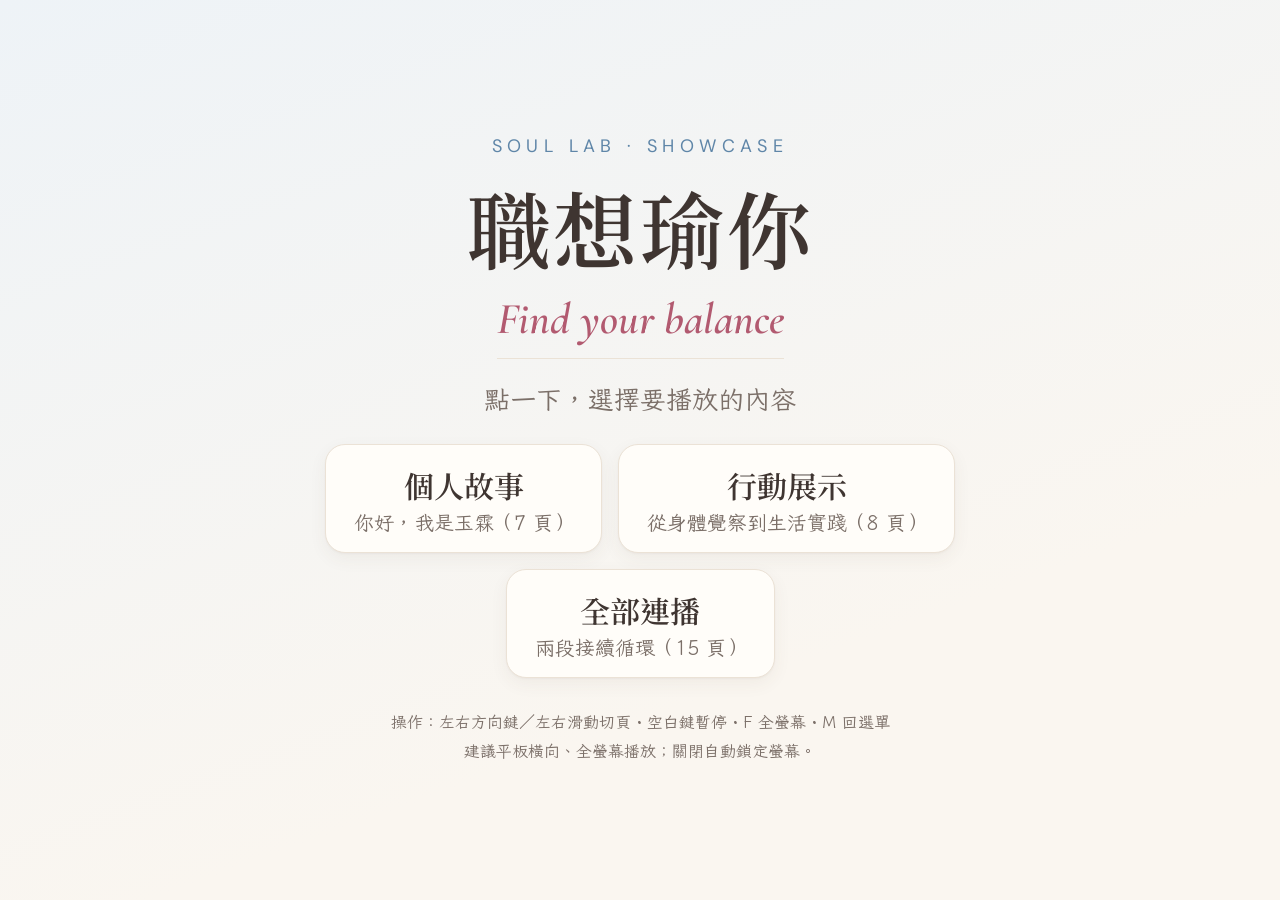
==== slides/index.html @ 011b7308 "整合輪播：完成頁連到手機版與 IG，新增 slides/（簡報＋手機閱讀版），更正 IG 帳號為 yulin__aerial.ot Co-Authored-By: Claude Sonnet 5.5 " ====
<!doctype html>
<html lang="zh-Hant">
<head>
<meta charset="utf-8">
<meta name="viewport" content="width=device-width, initial-scale=1, viewport-fit=cover">
<script>/* 手機直式自動導向手機閱讀版；網址加 ?tv 可強制顯示簡報 */if(window.matchMedia&&matchMedia('(max-width:600px) and (orientation:portrait)').matches&&!/[?&]tv/.test(location.search)){location.replace('mobile.html'+location.hash)}</script>
<title>職想瑜你｜成果展數位輪播</title>
<link rel="preconnect" href="https://fonts.googleapis.com">
<link rel="preconnect" href="https://fonts.gstatic.com" crossorigin>
<link href="https://fonts.googleapis.com/css2?family=Cormorant+Garamond:ital,wght@0,500;0,600;1,500;1,600&family=DM+Sans:opsz,wght@9..40,400;9..40,500;9..40,700&family=Iansui&family=Noto+Sans+TC:wght@400;500;700&family=Noto+Serif+TC:wght@500;600&display=swap" rel="stylesheet">
<style>
/* 風格：東京手帳 tokyo-journal */
:root{
  --bg:#faf6f0; --paper:#fffdf9; --oat:#f2ebe0; --oat-2:#e7dccb;
  --ink:#3f3531; --ink-2:#7b6f68; --coffee:#9a7b64; --line:#ebe2d6;
  --accent:#b25a70; --accent-soft:#f9ecef; --accent-line:#e9b8c3;
  --accent-2:#5f86a8; --accent-2-soft:#eaf1f7; --accent-2-line:#a9bfd2;
  /* 相容舊變數 */
  --wine:var(--ink); --rose:var(--accent-line); --pink:var(--oat); --pale:var(--bg); --gray:var(--ink-2); --gray-l:var(--ink-2); --rose-t:var(--accent);
  --f-head:"Noto Serif TC","Songti TC","PMingLiU",serif;
  --f-body:"Iansui","Noto Sans TC","PingFang TC","Microsoft JhengHei",system-ui,sans-serif;
  --f-deco:"Cormorant Garamond","Times New Roman",Georgia,serif;
  --f-num:"DM Sans","Helvetica Neue",Arial,sans-serif;
  --sans:var(--f-body); --serif:var(--f-head); --deco:var(--f-deco);
  --shadow:0 1px 2px rgba(80,60,50,.04),0 6px 18px rgba(80,60,50,.06);
  --ease:cubic-bezier(.2,.7,.2,1);
}
*{box-sizing:border-box;margin:0;padding:0}
html,body{height:100%;background:#efe7db;overflow:hidden;font-family:var(--f-body);color:var(--ink);-webkit-tap-highlight-color:transparent;touch-action:pan-y}
#viewport{position:fixed;inset:0;display:flex;align-items:center;justify-content:center}
#stage{position:relative;width:1920px;height:1080px;flex:none;transform-origin:center center;background:var(--bg);overflow:hidden;box-shadow:var(--shadow)}

/* ---------- slides ---------- */
.slide{position:absolute;inset:0;opacity:0;visibility:hidden;transition:opacity .5s var(--ease),visibility 0s .5s;isolation:isolate;
  background:
    linear-gradient(rgba(154,123,100,.07) 1px,transparent 1px) 0 0/48px 48px,
    linear-gradient(90deg,rgba(154,123,100,.07) 1px,transparent 1px) 0 0/48px 48px,
    var(--bg);
  color:var(--ink);padding:110px 140px 120px}
.slide[data-cat=sky]{background:linear-gradient(160deg,#eef3f7,var(--bg) 70%)}
.slide.active{opacity:1;visibility:visible;transition:opacity .5s var(--ease)}
.rise{opacity:0;transform:translateY(12px);transition:opacity .6s var(--ease),transform .6s var(--ease)}
.active .rise{opacity:1;transform:none}
.active .d1{transition-delay:.2s}.active .d2{transition-delay:.4s}.active .d3{transition-delay:.6s}.active .d4{transition-delay:.8s}.active .d5{transition-delay:1s}.active .d6{transition-delay:1.2s}

/* 紙膠帶 */
.tape{position:absolute;width:230px;height:50px;opacity:.85;z-index:-1;pointer-events:none;
  background:repeating-linear-gradient(135deg,var(--tc) 0 14px,color-mix(in srgb,var(--tc) 55%,#fff) 14px 28px);
  box-shadow:0 1px 3px rgba(80,60,50,.12);clip-path:polygon(0 8%,3% 0,6% 10%,9% 0,100% 0,100% 100%,9% 100%,6% 92%,3% 100%,0 92%)}

/* 招牌標題組合 */
.eyebrow{display:inline-block;font-family:var(--f-deco);font-style:italic;font-weight:500;font-size:44px;letter-spacing:.02em;color:var(--accent);
  padding-bottom:10px;border-bottom:1px solid var(--line);margin-bottom:30px;text-transform:none}
.eyebrow .n{font-family:var(--f-num);font-style:normal;font-weight:500;font-size:26px;letter-spacing:.14em;color:var(--accent-2);margin-right:16px}
h1,h2{font-family:var(--f-head);font-weight:600;line-height:1.4;letter-spacing:.03em}
h1{font-size:104px}
h2{font-size:68px}
p.lead{font-size:40px;line-height:1.75;color:var(--ink-2);margin-top:34px;max-width:1000px}
.sub{font-size:44px;line-height:1.7;color:var(--ink)}
.note{font-size:28px;color:var(--ink-2);line-height:1.7}
.en-brand{font-family:var(--f-deco);font-style:italic;font-weight:600}

.split{display:grid;grid-template-columns:1.1fr .9fr;gap:80px;height:100%;align-items:center}
.col{display:flex;flex-direction:column;justify-content:center}

/* tags */
.tag{display:inline-block;font-size:28px;font-weight:500;letter-spacing:.1em;padding:6px 24px;border-radius:999px;margin-bottom:28px}
.tag.done{background:var(--ink);color:#fff}
.tag.design{background:var(--accent-soft);color:var(--accent);border:1px solid var(--accent-line)}
.tag.future{background:transparent;color:var(--accent-2);border:2px dashed var(--accent-2-line)}

/* chips */
.chips{display:flex;flex-wrap:wrap;gap:16px;margin-top:40px}
.chip{white-space:nowrap;font-size:32px;padding:8px 28px;border-radius:999px;background:var(--paper);border:2px solid var(--line);color:var(--ink-2)}

/* 貼上去的照片 */
.frame{position:relative;border:16px solid var(--paper);border-radius:10px;overflow:hidden;box-shadow:var(--shadow),0 14px 30px rgba(80,60,50,.10);background:var(--paper)}
.frame img{width:100%;height:100%;object-fit:cover;display:block}
.pasted{position:relative}
.pasted .tape{top:-26px;left:50%;margin-left:-115px;transform:rotate(-3deg);z-index:2}
.photo{position:relative;width:100%;aspect-ratio:4/5;border-radius:10px;background:var(--paper);border:2px dashed var(--accent-line);display:flex;flex-direction:column;align-items:center;justify-content:center;gap:14px;text-align:center;padding:40px}

/* cards */
.cards{display:grid;gap:36px}
.card{background:var(--paper);border-radius:24px;padding:42px 40px;box-shadow:var(--shadow);border:2px solid var(--line)}
.card h3{font-family:var(--f-head);font-weight:600;font-size:42px;line-height:1.4;margin:20px 0 12px}
.card p{font-size:var(--cp,32px);line-height:1.7;color:var(--ink-2)}
.ico{width:88px;height:88px}

/* decorations */
.deco{position:absolute;pointer-events:none}
.brandline{position:absolute;left:140px;bottom:50px;font-family:var(--f-body);font-style:normal;font-weight:400;font-size:26px;color:var(--ink-2);letter-spacing:.04em}

/* ---------- UI ---------- */
#ui{position:fixed;left:0;right:0;bottom:0;display:flex;align-items:center;justify-content:center;gap:12px;padding:16px;flex-wrap:wrap;transition:opacity .4s;z-index:10}
#ui.hide{opacity:0;pointer-events:none}
#ui button{white-space:nowrap;font:inherit;color:#fff;background:var(--ink);border:0;border-radius:999px;min-width:56px;height:52px;padding:0 24px;font-size:20px;cursor:pointer;box-shadow:var(--shadow)}
#ui button:active{transform:scale(.96)}
#counter{font-family:var(--f-num);color:var(--ink);background:var(--paper);border:1px solid var(--line);border-radius:999px;height:52px;line-height:50px;padding:0 24px;font-size:19px;white-space:nowrap}
#bar{position:fixed;left:0;top:0;height:4px;background:var(--accent);width:0;z-index:11}
#bar.run{animation:fill linear forwards}
#bar.paused{animation-play-state:paused}
@keyframes fill{from{width:0}to{width:100%}}

#start{position:fixed;inset:0;z-index:20;display:flex;align-items:center;justify-content:center;
  background:linear-gradient(160deg,#eef3f7,var(--bg) 70%);color:var(--ink);text-align:center;padding:30px}
#start.gone{display:none}
#start .box{max-width:900px}
#start .en{font-family:var(--f-num);font-size:clamp(13px,1.6vw,18px);letter-spacing:.3em;color:var(--accent-2);margin-bottom:10px;text-transform:uppercase}
#start h1{font-size:clamp(40px,7vw,84px);margin-bottom:6px}
#start .brand{font-family:var(--f-deco);font-style:italic;font-weight:600;font-size:clamp(26px,3.6vw,44px);color:var(--accent);padding-bottom:12px;border-bottom:1px solid var(--line);display:inline-block}
#start .tap{margin:26px 0 30px;font-size:clamp(18px,2.4vw,26px);color:var(--ink-2)}
#start .opts{display:flex;gap:16px;flex-wrap:wrap;justify-content:center}
#start button{font:inherit;cursor:pointer;border:1px solid var(--line);background:var(--paper);color:var(--ink);border-radius:20px;padding:18px 28px;min-width:230px;box-shadow:var(--shadow)}
#start button:hover,#start button:focus-visible{background:var(--accent-soft);border-color:var(--accent-line)}
#start button b{display:block;font-family:var(--f-head);font-weight:600;font-size:clamp(22px,2.6vw,30px);margin-bottom:4px}
#start button span{font-size:clamp(15px,1.8vw,20px);color:var(--ink-2)}
#start .hint{margin-top:30px;font-size:16px;color:var(--ink-2);line-height:1.8}
.vt text{font-family:Iansui,"Noto Sans TC","Microsoft JhengHei",sans-serif}
.vt text[font-size="38"]{font-family:"Noto Serif TC","Songti TC",serif;font-weight:600}
</style>
</head>
<body>

<!-- reusable shapes -->
<svg width="0" height="0" style="position:absolute" aria-hidden="true">
  <defs>
    <symbol id="sakura" viewBox="0 0 40 40"><g fill="currentColor"><path id="pt" d="M20 20C13 15 12 7 17 2 18.5 4 19.5 4 20 5 20.5 4 21.500 4 23 2 28 7 27 15 20 20Z"/><use href="#pt" transform="rotate(72 20 20)"/><use href="#pt" transform="rotate(144 20 20)"/><use href="#pt" transform="rotate(216 20 20)"/><use href="#pt" transform="rotate(288 20 20)"/></g><circle cx="20" cy="20" r="2.600" fill="#fffdf9"/></symbol><symbol id="star" viewBox="0 0 40 40"><path d="M20 1c1.6 10 8.4 17.4 19 19-10.6 1.6-17.4 9-19 19-1.6-10-8.4-17.4-19-19C11.6 18.4 18.4 11 20 1z" fill="currentColor"/></symbol>
    <symbol id="heart" viewBox="0 0 40 40"><path d="M20 35C6 25 3 17 3 12.5 3 8 6.5 5 10.5 5c3.800 0 7 2.400 9.500 6C22.500 7.400 25.700 5 29.500 5 33.500 5 37 8 37 12.500 37 17 34 25 20 35z" fill="currentColor"/></symbol>
    <symbol id="crystal" viewBox="0 0 40 50"><path d="M20 2l15 12-6 34H11L5 14z" fill="currentColor" opacity=".85"/><path d="M20 2l-5 12 5 34 5-34zM5 14h30" stroke="#fff" stroke-opacity=".7" fill="none" stroke-width="1.500"/></symbol>
  </defs>
</svg>

<div id="bar"></div>
<div id="viewport">
<div id="stage">

<!-- =================== DECK A：個人故事 =================== -->

<!-- A1 封面 -->
<section class="slide" data-cat="sky" data-deck="story" data-dur="9" data-label="個人故事" data-nobrand="1">
  <div class="split">
    <div class="col">
      <div class="eyebrow rise">Meet the person behind</div>
      <h1 class="rise d1">你好，<br>我是玉霖。</h1>
      <p class="sub rise d2" style="margin-top:44px">在身體與生活之間，<br>尋找自己的平衡。</p>
      <div class="chips rise d3"><span class="chip">職想瑜你｜<span class="en-brand" style="font-size:38px">Find your balance</span>｜找回生活平衡</span></div>
    </div>
    <div class="col rise d2" style="position:relative;align-items:center">
      <div class="pasted" style="transform:rotate(-2deg)"><span class="tape" style="--tc:#e9b8c3"></span><div class="frame" style="width:540px;height:700px"><img src="[data-uri]" alt="玉霖的個人照" style="object-position:57% 38%;transform:scale(1.3);transform-origin:57% 32%"></div></div>
      <svg class="deco" style="width:64px;height:64px;right:-10px;top:40px;color:var(--accent)"><use href="#sakura"/></svg>
      <svg class="deco" style="width:34px;height:34px;left:10px;bottom:110px;color:var(--rose)"><use href="#sakura"/></svg>
    </div>
  </div>
</section>

<!-- A2 關於我 -->
<section class="slide" data-deck="story" data-dur="9" data-label="個人故事">
  <div class="eyebrow rise"><span class="n">01</span>About me</div>
  <h2 class="rise d1" style="max-width:1500px">專業與現在的生活</h2>
  <p class="lead rise d2" style="max-width:1500px;font-size:42px">具職能治療專業背景，目前從事空中瑜伽教學，也持續探索空環、舞綢等不同的空中運動。</p>
  <div class="cards rise d3" style="grid-template-columns:repeat(3,1fr);margin-top:60px">
    <div class="card">
      <svg class="ico" viewBox="0 0 96 96" fill="none" stroke="#9a7b64" stroke-width="3.500" stroke-linecap="round" stroke-linejoin="round"><path d="M48 80S14 60 14 36a17 17 0 0 1 34-4 17 17 0 0 1 34 4c0 24-34 44-34 44z" fill="#f2ebe0"/><path d="M48 34v22M37 45h22"/></svg>
      <h3>職能治療專業背景</h3><p>以專業視角理解身體與生活</p>
    </div>
    <div class="card">
      <svg class="ico" viewBox="0 0 96 96" fill="none" stroke="#9a7b64" stroke-width="3.500" stroke-linecap="round"><path d="M30 6c-6 24 14 30 6 52S28 80 40 90M66 6c-6 24 14 30 6 52S64 80 76 90" /><circle cx="48" cy="22" r="6" fill="#f2ebe0"/><path d="M26 48c14 14 30 14 44 0" /></svg>
      <h3>空中瑜伽教學</h3><p>目前的教學方向</p>
    </div>
    <div class="card">
      <svg class="ico" viewBox="0 0 96 96" fill="none" stroke="#9a7b64" stroke-width="3.500" stroke-linecap="round"><path d="M10 62c14-28 28-28 38 0s24 28 38 0"/><path d="M10 78c14-28 28-28 38 0s24 28 38 0" opacity=".5"/><path d="M48 8c1.5 9 6 13.500 15 15-9 1.500-13.500 6-15 15-1.500-9-6-13.500-15-15 9-1.500 13.500-6 15-15z" fill="#f2ebe0"/></svg>
      <h3>身體探索與動作學習</h3><p>空環、舞綢，持續體驗</p>
    </div>
  </div>
</section>

<!-- A3 起點 -->
<section class="slide" data-deck="story" data-dur="11" data-label="個人故事">
  <div class="split">
    <div class="col">
      <div class="eyebrow rise"><span class="n">02</span>Where I started</div>
      <h2 class="rise d1">曾經，我很習慣<br>照著標準答案前進。</h2>
      <p class="lead rise d2">以前的我，是大家眼中的標準好學生。認真、努力，也習慣按照期待一步步前進。</p>
    </div>
    <div class="col rise d2">
      <svg viewBox="0 0 560 560" style="width:100%;max-height:760px">
        <g fill="#fff" stroke="#e9b8c3" stroke-width="3">
          <rect x="20" y="20" width="160" height="160" rx="22"/><rect x="200" y="20" width="160" height="160" rx="22"/><rect x="380" y="20" width="160" height="160" rx="22"/>
          <rect x="20" y="200" width="160" height="160" rx="22"/><rect x="200" y="200" width="160" height="160" rx="22"/><rect x="380" y="200" width="160" height="160" rx="22"/>
          <rect x="20" y="380" width="160" height="160" rx="22"/><rect x="200" y="380" width="160" height="160" rx="22"/><rect x="380" y="380" width="160" height="160" rx="22"/>
        </g>
        <path d="M100 100H280V280H460V460" fill="none" stroke="#3f3531" stroke-width="10" stroke-linecap="round" stroke-linejoin="round"/>
        <circle cx="100" cy="100" r="22" fill="#3f3531"/>
        <path d="M444 446l16 18 16-18" fill="none" stroke="#3f3531" stroke-width="10" stroke-linecap="round" stroke-linejoin="round"/>
        <g fill="#f2ebe0"><path d="M280 100l14 14 22-26" stroke="#3f3531" stroke-width="7" fill="none" stroke-linecap="round" transform="translate(-26 -14)"/></g>
      </svg>
    </div>
  </div>
</section>

<!-- A4 轉折 -->
<section class="slide" data-deck="story" data-dur="12" data-label="個人故事">
  <div class="split">
    <div class="col">
      <div class="eyebrow rise"><span class="n">03</span>A turning point</div>
      <h2 class="rise d1">後來，我開始問自己：<br>我真正想要的是什麼？</h2>
      <p class="lead rise d2">經歷醫院實習後，我開始重新思考：如果人生不只有一條標準路線，我真正想要的是什麼？</p>
    </div>
    <div class="col rise d2">
      <svg viewBox="0 0 560 620" style="width:100%;max-height:780px">
        <defs><radialGradient id="glow" cx="50%" cy="45%" r="55%"><stop offset="0" stop-color="#fff" /><stop offset="1" stop-color="#f2ebe0"/></radialGradient></defs>
        <path d="M130 600V250a150 150 0 0 1 300 0V600z" fill="url(#glow)" stroke="#3f3531" stroke-width="8"/>
        <g stroke="#fff" stroke-width="6" opacity=".9"><path d="M280 90V30M200 120l-36-44M360 120l36-44"/></g>
        <g stroke="#e9b8c3" stroke-width="5" stroke-linecap="round" fill="none"><path d="M280 90V40M205 118l-30-38M355 118l30-38"/></g>
        <path d="M0 560H60V470H120" fill="none" stroke="#3f3531" stroke-width="9" stroke-linecap="round" stroke-linejoin="round" opacity=".5"/>
        <path d="M120 470C190 470 220 540 280 520C340 500 280 400 280 330" fill="none" stroke="#3f3531" stroke-width="10" stroke-linecap="round" stroke-dasharray="1 22"/>
        <circle cx="280" cy="322" r="16" fill="#3f3531"/>
        <svg x="440" y="40" width="60" height="60" style="color:#e9b8c3"><use href="#sakura"/></svg>
        <svg x="40" y="160" width="40" height="40" style="color:#3f3531"><use href="#sakura"/></svg>
        <svg x="470" y="330" width="34" height="34" style="color:#e9b8c3"><use href="#sakura"/></svg>
      </svg>
    </div>
  </div>
</section>

<!-- A5 探索 -->
<section class="slide" data-deck="story" data-dur="12" data-label="個人故事">
  <div class="split" style="grid-template-columns:1.2fr .8fr">
    <div class="col">
      <div class="eyebrow rise"><span class="n">04</span>Exploring</div>
      <h2 class="rise d1">我從喜歡的事出發，<br>慢慢探索更多可能。</h2>
      <p class="lead rise d2">於是，我從喜歡的空中瑜伽出發，重新認識身體，也探索生活的更多可能。</p>
      <div class="chips rise d3"><span class="chip">空中瑜伽</span><span class="chip">空環／舞綢</span><span class="chip">動作拆解</span><span class="chip">身體覺察</span><span class="chip">持續學習</span></div>
    </div>
    <div class="col rise d2" style="align-items:center;position:relative">
      <div class="pasted" style="transform:rotate(2deg);margin-top:10px"><span class="tape" style="--tc:#a9bfd2"></span><div class="frame" style="width:470px;height:690px"><img src="[data-uri]" alt="空中瑜伽照片" style="object-position:50% 100%;transform:scale(1.16);transform-origin:50% 100%"></div></div>
    </div>
  </div>
</section>

<!-- A6 興趣 -->
<section class="slide" data-deck="story" data-dur="12" data-label="個人故事">
  <div class="eyebrow rise"><span class="n">05</span>Things I love</div>
  <h2 class="rise d1">我對生活中的各種事物，都保持好奇。</h2>
  <p class="lead rise d2" style="max-width:1560px;font-size:38px;margin-top:28px">我喜歡研究動作、拆解細節，也對生活中的各種事物充滿好奇。攝影、音樂、閱讀、旅行，還有各種沒做過的新體驗，都是我探索世界的方式。</p>
  <div class="rise d3" style="display:grid;grid-template-columns:repeat(6,1fr);gap:28px;margin-top:56px">
    <div style="text-align:center"><svg viewBox="0 0 120 120" style="width:150px" fill="none" stroke="#9a7b64" stroke-width="4" stroke-linecap="round" stroke-linejoin="round"><circle cx="60" cy="60" r="56" fill="#f2ebe0" stroke="none"/><circle cx="52" cy="52" r="20"/><path d="M67 67l20 20M52 42v20M42 52h20"/></svg><div style="font-size:34px;margin-top:10px;font-weight:700">研究動作</div></div>
    <div style="text-align:center"><svg viewBox="0 0 120 120" style="width:150px" fill="none" stroke="#9a7b64" stroke-width="4" stroke-linecap="round" stroke-linejoin="round"><circle cx="60" cy="60" r="56" fill="#f2ebe0" stroke="none"/><path d="M30 44h14l6-9h20l6 9h14v38H30z"/><circle cx="60" cy="62" r="12"/></svg><div style="font-size:34px;margin-top:10px;font-weight:700">攝影</div></div>
    <div style="text-align:center"><svg viewBox="0 0 120 120" style="width:150px" fill="none" stroke="#9a7b64" stroke-width="4" stroke-linecap="round" stroke-linejoin="round"><circle cx="60" cy="60" r="56" fill="#f2ebe0" stroke="none"/><path d="M50 82V36l34-8v46"/><circle cx="42" cy="82" r="9" fill="#fff"/><circle cx="76" cy="74" r="9" fill="#fff"/></svg><div style="font-size:34px;margin-top:10px;font-weight:700">音樂</div></div>
    <div style="text-align:center"><svg viewBox="0 0 120 120" style="width:150px" fill="none" stroke="#9a7b64" stroke-width="4" stroke-linecap="round" stroke-linejoin="round"><circle cx="60" cy="60" r="56" fill="#f2ebe0" stroke="none"/><path d="M60 36c-8-8-22-9-32-4v50c10-5 24-4 32 4 8-8 22-9 32-4V32c-10-5-24-4-32 4zM60 36v50"/></svg><div style="font-size:34px;margin-top:10px;font-weight:700">閱讀</div></div>
    <div style="text-align:center"><svg viewBox="0 0 120 120" style="width:150px" fill="none" stroke="#9a7b64" stroke-width="4" stroke-linecap="round" stroke-linejoin="round"><circle cx="60" cy="60" r="56" fill="#f2ebe0" stroke="none"/><path d="M60 92S34 68 34 50a26 26 0 0 1 52 0c0 18-26 42-26 42z" fill="#fff"/><circle cx="60" cy="50" r="9"/></svg><div style="font-size:34px;margin-top:10px;font-weight:700">旅行</div></div>
    <div style="text-align:center"><svg viewBox="0 0 120 120" style="width:150px" fill="none" stroke="#9a7b64" stroke-width="4" stroke-linecap="round" stroke-linejoin="round"><circle cx="60" cy="60" r="56" fill="#f2ebe0" stroke="none"/><path d="M60 24c3 20 10 33 32 36-22 3-29 16-32 36-3-20-10-33-32-36 22-3 29-16 32-36z" fill="#fff"/></svg><div style="font-size:34px;margin-top:10px;font-weight:700">新體驗</div></div>
  </div>
</section>

<!-- A7 想對你說 -->
<section class="slide" data-deck="story" data-dur="15" data-label="個人故事">
  <div class="split" style="grid-template-columns:1.25fr .75fr">
    <div class="col">
      <div class="eyebrow rise"><span class="n">06</span>A note for you</div>
      <h2 class="rise d1" style="font-size:80px">你不需要一直很努力，<br>才值得好好對待。</h2>
      <p class="lead rise d2" style="font-size:38px">我相信，學習不只是完成一個動作，更是認識自己、照顧自己，並找到適合自己的生活節奏。</p>
      <p class="rise d3" style="font-family:var(--serif);font-size:54px;margin-top:44px;color:var(--rose-t)">一起探索更多可能。</p>
    </div>
    <div class="col rise d3" style="align-items:center;gap:30px">
      <div style="width:350px;background:#fff;border-radius:28px;padding:22px;box-shadow:0 10px 30px rgba(117,70,83,.12);border:1.5px solid var(--line)"><div style="width:306px;height:284px;overflow:hidden"><img src="[data-uri]" alt="Instagram QR Code" style="width:306px;display:block"></div></div>
      <div style="font-size:34px;letter-spacing:.06em;color:var(--ink-2);text-align:center;line-height:1.6">Instagram<br><b style="color:var(--ink);font-size:40px">@yulin__aerial.ot</b></div>
    </div>
  </div>
  <svg class="deco" style="width:70px;height:70px;left:120px;top:90px;color:var(--rose)"><use href="#sakura"/></svg>
  <svg class="deco" style="width:44px;height:44px;right:150px;bottom:130px;color:var(--rose)"><use href="#sakura"/></svg>
</section>

<!-- =================== DECK B：行動展示 =================== -->

<!-- B1 封面 -->
<section class="slide" data-cat="sky" data-deck="action" data-dur="8" data-label="行動展示">
  <svg class="deco" style="left:0;top:0;width:100%;height:100%" viewBox="0 0 1920 1080" preserveAspectRatio="none">
    <path d="M1500 0C1450 250 1640 330 1560 560S1470 850 1580 1080" fill="none" stroke="#e9b8c3" stroke-width="26" stroke-linecap="round" opacity=".5"/>
    <path d="M1700 0C1770 220 1620 360 1700 580S1790 860 1700 1080" fill="none" stroke="#f2ebe0" stroke-width="12" stroke-linecap="round" opacity=".35"/>
    <circle cx="1620" cy="330" r="110" fill="none" stroke="#f2ebe0" stroke-width="8" opacity=".6"/>
  </svg>
  <div class="col" style="height:100%;max-width:1200px">
    <div class="eyebrow rise">Soul Lab · Showcase</div>
    <h1 class="rise d1" style="font-size:150px">職想瑜你</h1>
    <div class="rise d2" style="font-family:var(--deco);font-style:italic;font-weight:600;font-size:84px;margin-top:10px;color:var(--accent)">Find your balance</div>
    <div class="rise d3" style="font-size:54px;margin-top:6px;letter-spacing:.12em">找回生活平衡</div>
    <p class="lead rise d4" style="font-size:42px">從身體覺察出發，讓自我照顧走進日常生活。</p>
  </div>
  <svg class="deco" style="width:70px;height:70px;left:120px;top:90px;color:var(--rose)"><use href="#sakura"/></svg>
  <svg class="deco" style="width:46px;height:46px;left:1180px;top:200px;color:var(--rose)"><use href="#sakura"/></svg>
</section>

<!-- B2 為什麼開始 -->
<section class="slide" data-deck="action" data-dur="13" data-label="行動展示">
  <div class="eyebrow rise"><span class="n">01</span>Why I started</div>
  <h2 class="rise d1" style="font-size:66px">忙著前進的時候，你還聽得見自己的需要嗎？</h2>
  <p class="lead rise d2" style="max-width:1640px;font-size:36px;margin-top:24px">在學業、工作與生活壓力中，我們可能不斷要求自己達成目標，卻逐漸忽略身體與情緒發出的訊號。有時候不是不想照顧自己，而是不知道如何停下來、察覺需求，或找到真正能融入生活的做法。</p>
  <div class="rise d3" style="display:grid;grid-template-columns:1fr 70px 1fr 70px 1fr;gap:10px;align-items:center;margin-top:44px">
    <div class="card" style="text-align:center;padding:30px"><svg viewBox="0 0 200 90" style="width:100%;height:90px" fill="none" stroke="#9a7b64" stroke-width="5" stroke-linecap="round"><path d="M10 20h60M10 45h110M10 70h80M150 20l20 0M140 45h40M160 70h30"/><circle cx="170" cy="20" r="8" fill="#f2ebe0"/></svg><div style="font-size:34px;font-weight:700;margin-top:6px">忙碌</div><div class="note">行程、待辦、目標</div></div>
    <div style="font-size:56px;color:var(--rose);text-align:center">›</div>
    <div class="card" style="text-align:center;padding:30px"><svg viewBox="0 0 200 90" style="width:100%;height:90px" fill="none" stroke="#9a7b64" stroke-width="5" stroke-linecap="round"><circle cx="100" cy="45" r="30" fill="#f2ebe0"/><circle cx="100" cy="45" r="46" stroke-dasharray="3 10" stroke="#e9b8c3"/></svg><div style="font-size:34px;font-weight:700;margin-top:6px">停下</div><div class="note">暫停、呼吸</div></div>
    <div style="font-size:56px;color:var(--rose);text-align:center">›</div>
    <div class="card" style="text-align:center;padding:30px"><svg viewBox="0 0 200 90" style="width:100%;height:90px" fill="none" stroke="#9a7b64" stroke-width="5" stroke-linecap="round" stroke-linejoin="round"><path d="M50 70a50 50 0 0 1 100 0" fill="#f2ebe0"/><path d="M70 70a30 30 0 0 1 60 0M100 8v14M52 26l9 10M148 26l-9 10"/></svg><div style="font-size:34px;font-weight:700;margin-top:6px">重新覺察</div><div class="note">身體與生活</div></div>
  </div>
  <div class="chips rise d4" style="margin-top:34px;align-items:center"><span style="font-size:32px;font-weight:700;margin-right:6px">服務對象：20–35 歲的年輕成人</span><span class="chip" style="font-size:28px;padding:8px 22px">大學生、研究生、初入職場者</span><span class="chip" style="font-size:28px;padding:8px 22px">人生轉換與探索階段</span></div>
</section>

<!-- B3 行動理念 -->
<section class="slide" data-deck="action" data-dur="12" data-label="行動展示">
  <div class="split" style="grid-template-columns:1.05fr .95fr">
    <div class="col">
      <div class="eyebrow rise"><span class="n">02</span>The idea</div>
      <h2 class="rise d1" style="font-size:62px">我想陪伴每個在忙碌生活中努力前進的年輕人</h2>
      <p class="rise d2" style="font-family:var(--serif);font-size:46px;line-height:1.5;margin-top:36px;color:var(--wine)">重新聽見身體的聲音，找回照顧自己與平衡生活的能力。</p>
      <p class="note rise d3" style="font-size:28px;margin-top:26px">結合職能治療觀點、空中瑜伽、身體覺察與生活紀錄，陪伴參與者重新認識自己的身體、情緒與生活狀態，探索適合自己且能持續的生活節奏。</p>
    </div>
    <div class="col rise d2" style="align-items:center">
      <svg viewBox="0 0 640 600" style="width:100%;max-height:800px">
        <circle cx="320" cy="190" r="150" fill="#e9b8c3" fill-opacity=".6"/>
        <circle cx="200" cy="390" r="150" fill="#a9bfd2" fill-opacity=".5"/>
        <circle cx="440" cy="390" r="150" fill="#e7dccb" fill-opacity=".85"/>
        <circle cx="320" cy="330" r="76" fill="#3f3531"/>
        <text x="320" y="324" text-anchor="middle" fill="#fff" font-size="26" font-weight="700" style="font-family:Iansui,'Noto Sans TC','Microsoft JhengHei',sans-serif">以人</text>
        <text x="320" y="358" text-anchor="middle" fill="#fff" font-size="26" font-weight="700" style="font-family:Iansui,'Noto Sans TC','Microsoft JhengHei',sans-serif">為中心</text>
        <g class="vt" fill="#3f3531" text-anchor="middle">
          <text x="320" y="130" font-size="38">身體覺察</text><text x="320" y="166" font-size="22" font-weight="400">動作、伸展、呼吸</text>
          <text x="160" y="430" font-size="38">生活探索</text><text x="160" y="466" font-size="22" font-weight="400">生活紀錄</text>
          <text x="480" y="430" font-size="38">自我照顧</text><text x="480" y="466" font-size="22" font-weight="400">融入生活的小嘗試</text>
        </g>
      </svg>
    </div>
  </div>
</section>

<!-- B4 服務設計 -->
<section class="slide" data-deck="action" data-dur="15" data-label="行動展示" data-nobrand="1" style="padding-top:80px">
  <span class="tag design rise">服務設計｜原始構想</span>
  <h2 class="rise d1">從身體覺察到生活實踐</h2>
  <div class="rise d2" style="display:grid;grid-template-columns:1fr 60px 1fr 60px 1fr;align-items:stretch;margin-top:14px;gap:8px;--cp:26px">
    <div class="card"><svg class="ico" viewBox="0 0 96 96" fill="none" stroke="#9a7b64" stroke-width="3.500" stroke-linecap="round"><path d="M30 6c-6 24 14 30 6 52S28 80 40 90M66 6c-6 24 14 30 6 52S64 80 76 90"/><circle cx="48" cy="22" r="6" fill="#f2ebe0"/></svg><div class="note" style="font-family:var(--f-num);color:var(--accent-2);font-weight:500;letter-spacing:.16em;margin-top:14px">STEP 1</div><h3>身體體驗</h3><div style="font-size:30px;font-weight:700;color:var(--wine);margin-bottom:10px">空中瑜伽 × 伸展 × 呼吸／放鬆練習</div><p>透過身體活動與覺察練習，留意當下的身體感受與狀態。</p></div>
    <div style="font-size:60px;color:var(--rose);align-self:center;text-align:center">→</div>
    <div class="card"><svg class="ico" viewBox="0 0 96 96" fill="none" stroke="#9a7b64" stroke-width="3.500" stroke-linecap="round" stroke-linejoin="round"><rect x="20" y="10" width="56" height="76" rx="8" fill="#f2ebe0"/><path d="M32 30h32M32 46h32M32 62h20"/></svg><div class="note" style="font-family:var(--f-num);color:var(--accent-2);font-weight:500;letter-spacing:.16em;margin-top:14px">STEP 2</div><h3>生活觀察</h3><div style="font-size:30px;font-weight:700;color:var(--wine);margin-bottom:10px">職能平衡檢視 × 職能生活日誌</div><p>透過生活紀錄，觀察每日完成的事情、幸福感、生產力與能量消耗，逐步認識自己的生活模式與壓力來源。</p></div>
    <div style="font-size:60px;color:var(--rose);align-self:center;text-align:center">→</div>
    <div class="card"><svg class="ico" viewBox="0 0 96 96" fill="none" stroke="#9a7b64" stroke-width="3.500" stroke-linecap="round" stroke-linejoin="round"><path d="M12 16h54a6 6 0 0 1 6 6v30a6 6 0 0 1-6 6H36L20 72V58h-8a0 0 0 0 1 0 0z" fill="#f2ebe0"/><path d="M80 34h4a4 4 0 0 1 4 4v28a4 4 0 0 1-4 4h-4v12l-14-12H44"/></svg><div class="note" style="font-family:var(--f-num);color:var(--accent-2);font-weight:500;letter-spacing:.16em;margin-top:14px">STEP 3</div><h3>個別討論</h3><div style="font-size:30px;font-weight:700;color:var(--wine);margin-bottom:10px">回顧紀錄 × 討論生活需求 × 探索小嘗試</div><p>根據參與者的生活紀錄與主要困擾進行討論，共同尋找能融入日常生活的小嘗試。</p></div>
  </div>
</section>

<!-- B5 實際行動 -->
<section class="slide" data-deck="action" data-dur="13" data-label="行動展示">
  <span class="tag done rise">已執行</span>
  <h2 class="rise d1">從構想到實際行動</h2>
  <div class="split" style="grid-template-columns:.9fr 1.1fr;height:auto;margin-top:40px;align-items:start">
    <div class="rise d2" style="display:grid;grid-template-columns:1fr 1fr;gap:34px">
      <div class="card" style="text-align:center;padding:36px 20px"><div style="font-family:var(--f-num);font-size:180px;line-height:1;font-weight:500;color:var(--accent-2)">4</div><div style="font-size:34px;font-weight:700;margin-top:10px">人</div><div class="note" style="margin-top:6px">實體工作坊參與者</div></div>
      <div class="card" style="text-align:center;padding:36px 20px"><div style="font-family:var(--f-num);font-size:180px;line-height:1;font-weight:500;color:var(--accent-2)">1</div><div style="font-size:34px;font-weight:700;margin-top:10px">人</div><div class="note" style="margin-top:6px">後續個別諮詢</div></div>
    </div>
    <ul class="rise d3" style="list-style:none;font-size:34px;line-height:1.6;color:var(--gray);display:grid;gap:22px">
      <li style="display:flex;gap:18px"><svg width="30" height="30" style="color:var(--rose);flex:none;margin-top:10px"><use href="#sakura"/></svg>規劃並執行實體工作坊。</li>
      <li style="display:flex;gap:18px"><svg width="30" height="30" style="color:var(--rose);flex:none;margin-top:10px"><use href="#sakura"/></svg>帶領參與者進行伸展、呼吸及冥想練習。</li>
      <li style="display:flex;gap:18px"><svg width="30" height="30" style="color:var(--rose);flex:none;margin-top:10px"><use href="#sakura"/></svg>介紹職能生活日誌的使用方式，引導參與者觀察生活狀態。</li>
      <li style="display:flex;gap:18px"><svg width="30" height="30" style="color:var(--rose);flex:none;margin-top:10px"><use href="#sakura"/></svg>進行 1 位參與者的後續個別諮詢，依其生活紀錄與主要困擾討論可融入日常的小嘗試。</li>
    </ul>
  </div>
</section>

<!-- B6 工具 -->
<section class="slide" data-deck="action" data-dur="13" data-label="行動展示">
  <div class="split" style="grid-template-columns:1fr 1fr">
    <div class="col">
      <div class="eyebrow rise"><span class="n">03</span>The journal</div>
      <h2 class="rise d1" style="font-size:62px">不只在課堂感受，<br>也能在生活中持續觀察</h2>
      <div class="rise d2" style="font-family:var(--serif);font-size:62px;margin-top:34px">職能生活日誌</div>
      <p class="lead rise d3" style="font-size:34px;margin-top:20px">日誌是協助觀察與回顧的工具，不是評分或診斷工具。目的是讓個人更容易看見自己的生活模式，再依需求思考可能的小調整。</p>
    </div>
    <div class="col rise d2" style="align-items:center">
      <svg viewBox="0 0 640 620" style="width:100%;max-height:800px">
        <rect x="150" y="60" width="340" height="480" rx="26" fill="#fff" stroke="#3f3531" stroke-width="8" transform="rotate(-4 320 300)"/>
        <g transform="rotate(-4 320 300)" stroke="#e9b8c3" stroke-width="5" stroke-linecap="round" fill="none"><path d="M190 140h260M190 200h260M190 260h200M190 320h260M190 380h160"/></g>
        <g transform="rotate(-4 320 300)"><rect x="190" y="410" width="260" height="70" rx="16" fill="#f2ebe0"/><rect x="200" y="446" width="40" height="24" fill="#3f3531" opacity=".8"/><rect x="250" y="430" width="40" height="40" fill="#3f3531" opacity=".55"/><rect x="300" y="420" width="40" height="50" fill="#3f3531" opacity=".75"/><rect x="350" y="438" width="40" height="32" fill="#e9b8c3"/></g>
        <g style="font-family:Iansui,'Noto Sans TC','Microsoft JhengHei',sans-serif" font-size="30" font-weight="700" fill="#3f3531">
          <rect x="10" y="90" width="130" height="56" rx="28" fill="#fff" stroke="#e9b8c3" stroke-width="3"/><text x="75" y="128" text-anchor="middle">活動</text>
          <rect x="500" y="170" width="130" height="56" rx="28" fill="#fff" stroke="#e9b8c3" stroke-width="3"/><text x="565" y="208" text-anchor="middle">感受</text>
          <rect x="10" y="360" width="130" height="56" rx="28" fill="#fff" stroke="#e9b8c3" stroke-width="3"/><text x="75" y="398" text-anchor="middle">能量</text>
          <rect x="500" y="440" width="130" height="56" rx="28" fill="#fff" stroke="#e9b8c3" stroke-width="3"/><text x="565" y="478" text-anchor="middle">回顧</text>
        </g>
        <svg x="540" y="40" width="50" height="50" style="color:#e9b8c3"><use href="#sakura"/></svg>
      </svg>
    </div>
  </div>
</section>

<!-- B7 三個月 -->
<section class="slide" data-deck="action" data-dur="15" data-label="行動展示">
  <span class="tag future rise">未來規劃</span>
  <h2 class="rise d1">下一步，持續整理、優化與驗證</h2>
  <div class="rise d2" style="position:relative;margin-top:60px">
    <div style="position:absolute;left:60px;right:60px;top:34px;border-top:1.5px solid var(--accent-line)"></div>
    <div style="display:grid;grid-template-columns:repeat(3,1fr);gap:40px;position:relative">
      <div><div style="width:72px;height:72px;border-radius:50%;background:var(--paper);border:2px solid var(--accent);color:var(--accent-2);font-family:var(--f-num);font-size:34px;font-weight:500;display:flex;align-items:center;justify-content:center;margin-bottom:22px">1</div>
        <div class="card" style="min-height:300px"><div class="note" style="color:var(--accent);font-weight:500">第一個月</div><h3 style="margin-top:6px">整理經驗與蒐集回饋</h3><p>整理工作坊與諮詢經驗，找出需改善的環節。</p></div></div>
      <div><div style="width:72px;height:72px;border-radius:50%;background:var(--paper);border:2px solid var(--accent);color:var(--accent-2);font-family:var(--f-num);font-size:34px;font-weight:500;display:flex;align-items:center;justify-content:center;margin-bottom:22px">2</div>
        <div class="card" style="min-height:300px"><div class="note" style="color:var(--accent);font-weight:500">第二個月</div><h3 style="margin-top:6px">優化服務與工具</h3><p>調整工作坊流程與職能生活日誌。</p></div></div>
      <div><div style="width:72px;height:72px;border-radius:50%;background:var(--paper);border:2px solid var(--accent);color:var(--accent-2);font-family:var(--f-num);font-size:34px;font-weight:500;display:flex;align-items:center;justify-content:center;margin-bottom:22px">3</div>
        <div class="card" style="min-height:300px"><div class="note" style="color:var(--accent);font-weight:500">第三個月</div><h3 style="margin-top:6px">再次測試與驗證</h3><p>小規模再測試，蒐集回饋、評估後續發展。</p></div></div>
    </div>
  </div>
</section>

<!-- B8 願景 -->
<section class="slide" data-deck="action" data-dur="14" data-label="行動展示">
  <div class="eyebrow rise"><span class="n">04</span>Long-term vision</div>
  <h2 class="rise d1" style="font-size:66px">讓一次體驗，成為長期生活練習的起點</h2>
  <div class="rise d2" style="display:grid;grid-template-columns:repeat(3,1fr);gap:36px;margin-top:36px">
    <div class="card" style="background:rgba(255,255,255,.08);border-color:rgba(246,213,222,.4)"><svg class="ico" viewBox="0 0 96 96" fill="none" stroke="#9a7b64" stroke-width="3.500" stroke-linecap="round" stroke-linejoin="round"><circle cx="30" cy="34" r="12"/><circle cx="66" cy="34" r="12"/><path d="M8 78c0-14 10-22 22-22s22 8 22 22M44 78c0-14 10-22 22-22s22 8 22 22"/></svg><h3>多次性工作坊／期班課程</h3><p>加入實體交流與討論，建立更完整的學習與支持歷程。</p></div>
    <div class="card" style="background:rgba(255,255,255,.08);border-color:rgba(246,213,222,.4)"><svg class="ico" viewBox="0 0 96 96" fill="none" stroke="#9a7b64" stroke-width="3.500" stroke-linecap="round" stroke-linejoin="round"><rect x="20" y="10" width="56" height="76" rx="8"/><path d="M32 30h32M32 46h32M32 62h20"/></svg><h3>職能生活日誌</h3><p>發展成可長期使用、持續優化的自我覺察工具。</p></div>
    <div class="card" style="background:rgba(255,255,255,.08);border-color:rgba(246,213,222,.4)"><svg class="ico" viewBox="0 0 96 96" fill="none" stroke="#9a7b64" stroke-width="3.500" stroke-linecap="round" stroke-linejoin="round"><rect x="26" y="8" width="44" height="80" rx="10"/><path d="M40 20h16M48 76h.1"/><path d="M36 44l8 8 16-18"/></svg><h3>數位自我覺察工具</h3><p>結合職能治療相關參考架構與模式，探索小程式的可能性。</p></div>
  </div>
  <div class="rise d3" style="margin-top:40px;text-align:center"><div style="font-family:var(--serif);font-size:62px;color:var(--pink);letter-spacing:.04em">Balance begins with awareness.</div><div style="font-size:38px;margin-top:10px">從覺察開始，找回適合自己的生活節奏。</div></div>
  <svg class="deco" style="width:60px;height:60px;right:140px;top:90px;color:var(--rose)"><use href="#sakura"/></svg>
</section>

<div class="brandline" id="brand">職想瑜你｜Find your balance｜找回生活平衡</div>
</div><!-- /stage -->
</div><!-- /viewport -->

<div id="ui" class="hide">
  <button id="prev" aria-label="上一頁">‹ 上一頁</button>
  <button id="pause" aria-label="暫停或繼續">暫停</button>
  <div id="counter">—</div>
  <button id="next" aria-label="下一頁">下一頁 ›</button>
  <button id="fs" aria-label="全螢幕">全螢幕</button>
  <button id="menu" aria-label="回到選單">選單</button>
</div>

<div id="start">
  <div class="box">
    <div class="en">Soul Lab · Showcase</div>
    <h1>職想瑜你</h1>
    <div class="brand">Find your balance</div>
    <div class="tap">點一下，選擇要播放的內容</div>
    <div class="opts">
      <button data-mode="story"><b>個人故事</b><span>你好，我是玉霖（7 頁）</span></button>
      <button data-mode="action"><b>行動展示</b><span>從身體覺察到生活實踐（8 頁）</span></button>
      <button data-mode="all"><b>全部連播</b><span>兩段接續循環（15 頁）</span></button>
    </div>
    <div class="hint">操作：左右方向鍵／左右滑動切頁・空白鍵暫停・F 全螢幕・M 回選單<br>建議平板橫向、全螢幕播放；關閉自動鎖定螢幕。</div>
  </div>
</div>

<script>
(function(){
  const stage=document.getElementById('stage'), ui=document.getElementById('ui'), bar=document.getElementById('bar');
  const all=[...document.querySelectorAll('.slide')];
  // 紙膠帶
  const tc=['#e9b8c3','#a9bfd2','#e7dccb'];
  all.forEach((s,i)=>{ const left=i%2===0; s.insertAdjacentHTML('afterbegin','<span class="tape" style="'+(left?'left':'right')+':-70px;top:48px;transform:rotate('+(left?-38:38)+'deg);--tc:'+tc[i%3]+'"></span>'); });
  const counter=document.getElementById('counter'), pauseBtn=document.getElementById('pause');
  const start=document.getElementById('start');
  const brand=document.getElementById('brand');
  let list=[], idx=0, timer=null, paused=false, running=false, hideT=null, wake=null;

  function fit(){
    const s=Math.min(innerWidth/1920, innerHeight/1080);
    stage.style.transform='scale('+s+')';
  }
  addEventListener('resize',fit); fit();

  function dur(el){ return (parseFloat(el.dataset.dur)||10)*1000; }

  function show(i){
    clearTimeout(timer);
    idx=(i+list.length)%list.length;
    all.forEach(s=>s.classList.remove('active'));
    const el=list[idx]; el.classList.add('active');
    brand.style.display = el.dataset.nobrand ? 'none' : '';
    const n=list.filter(s=>s.dataset.deck===el.dataset.deck);
    counter.textContent=el.dataset.label+'  '+(n.indexOf(el)+1)+' / '+n.length;
    // progress bar
    bar.className=''; void bar.offsetWidth;
    bar.style.animationDuration=dur(el)+'ms';
    bar.className='run'+(paused?' paused':'');
    if(!paused) timer=setTimeout(()=>show(idx+1),dur(el));
  }
  function setPaused(p){
    paused=p; pauseBtn.textContent=p?'繼續':'暫停';
    if(p){ clearTimeout(timer); bar.classList.add('paused'); }
    else show(idx);   // 繼續時從本頁重新計時
  }
  function begin(mode){
    list=all.filter(s=>mode==='all'||s.dataset.deck===mode);
    start.classList.add('gone'); running=true; paused=false; pauseBtn.textContent='暫停';
    show(0); wakeUi();
    const d=document.documentElement; if(d.requestFullscreen&&!document.fullscreenElement){ d.requestFullscreen().catch(()=>{}); }
    if(navigator.wakeLock){ navigator.wakeLock.request('screen').then(w=>wake=w).catch(()=>{}); }
  }
  function wakeUi(){ ui.classList.remove('hide'); clearTimeout(hideT); hideT=setTimeout(()=>ui.classList.add('hide'),3500); }
  function toMenu(){ clearTimeout(timer); running=false; bar.className=''; all.forEach(s=>s.classList.remove('active')); start.classList.remove('gone'); ui.classList.add('hide'); }
  function toggleFs(){ if(document.fullscreenElement) document.exitFullscreen(); else document.documentElement.requestFullscreen&&document.documentElement.requestFullscreen().catch(()=>{}); }

  start.querySelectorAll('button').forEach(b=>b.addEventListener('click',()=>begin(b.dataset.mode)));
  document.getElementById('prev').onclick=()=>show(idx-1);
  document.getElementById('next').onclick=()=>show(idx+1);
  pauseBtn.onclick=()=>setPaused(!paused);
  document.getElementById('fs').onclick=toggleFs;
  document.getElementById('menu').onclick=toMenu;

  addEventListener('keydown',e=>{
    if(!running) return; wakeUi();
    if(e.key==='ArrowRight'||e.key==='PageDown') show(idx+1);
    else if(e.key==='ArrowLeft'||e.key==='PageUp') show(idx-1);
    else if(e.key===' '){ e.preventDefault(); setPaused(!paused); }
    else if(e.key==='f'||e.key==='F') toggleFs();
    else if(e.key==='m'||e.key==='M') toMenu();
  });
  addEventListener('pointermove',()=>{ if(running) wakeUi(); });
  addEventListener('pointerdown',()=>{ if(running) wakeUi(); });

  // swipe
  let sx=null, sy=null;
  addEventListener('touchstart',e=>{ sx=e.touches[0].clientX; sy=e.touches[0].clientY; },{passive:true});
  addEventListener('touchend',e=>{
    if(sx===null||!running) return;
    const dx=e.changedTouches[0].clientX-sx, dy=e.changedTouches[0].clientY-sy;
    if(Math.abs(dx)>50 && Math.abs(dx)>Math.abs(dy)) show(idx+(dx<0?1:-1));
    sx=null;
  },{passive:true});

  document.addEventListener('visibilitychange',()=>{
    if(document.visibilityState==='visible' && running && navigator.wakeLock){ navigator.wakeLock.request('screen').then(w=>wake=w).catch(()=>{}); }
  });

  // #story / #action / #all 可直接指定（仍需點一下以啟用全螢幕）
  const h=location.hash.replace('#','');
  if(['story','action','all'].includes(h)){
    const b=start.querySelector('[data-mode="'+h+'"]'); if(b) b.focus();
  }
})();
</script>
</body>
</html>
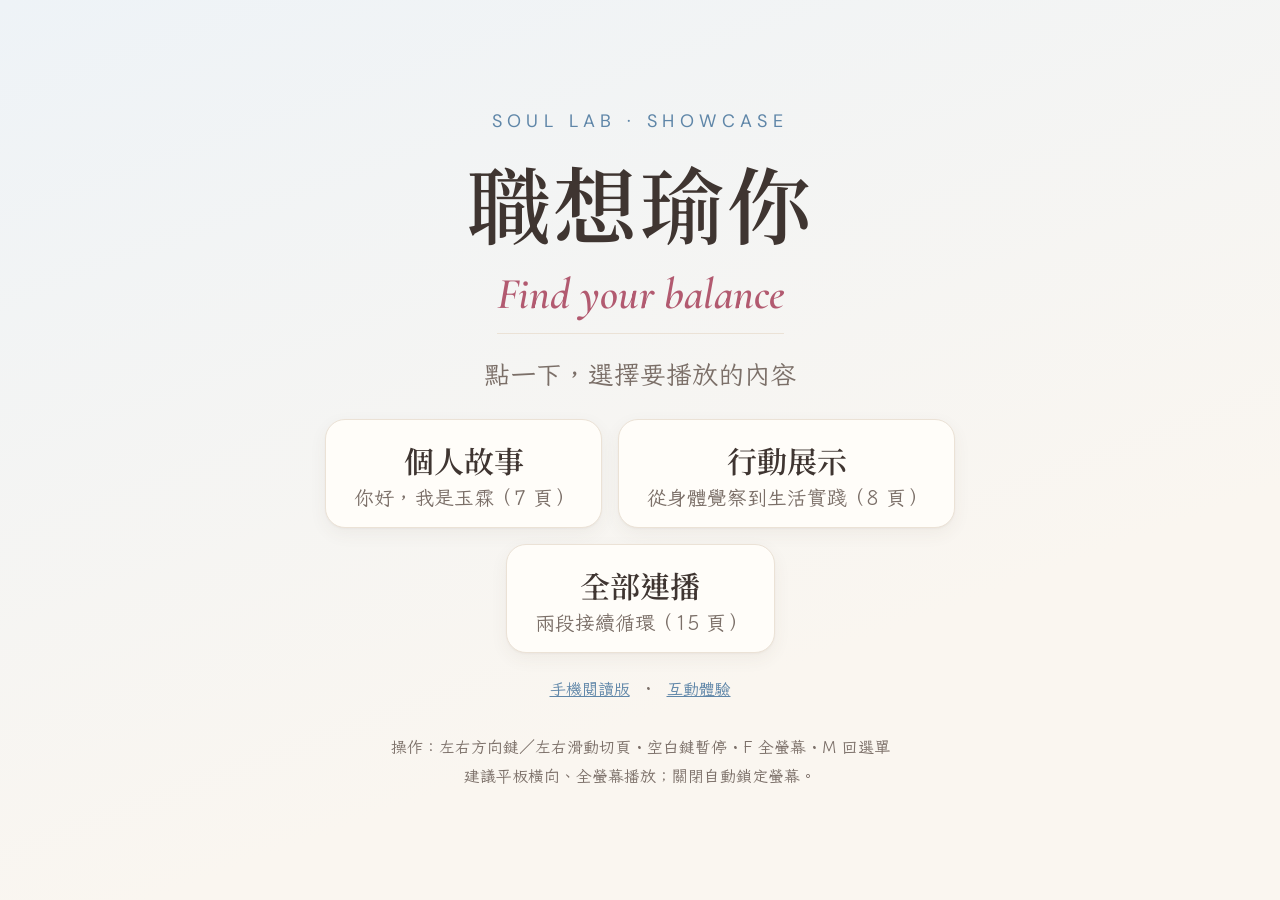
==== commit b6ccf834: "三個入口互通：互動體驗、個人故事、行動展示互相有連結 Co-Authored-By: Claude Sonnet 5.5 <noreply@anthropic.com>" ====
--- a/slides/index.html
+++ b/slides/index.html
@@ -445,6 +445,7 @@
       <button data-mode="action"><b>行動展示</b><span>從身體覺察到生活實踐（8 頁）</span></button>
       <button data-mode="all"><b>全部連播</b><span>兩段接續循環（15 頁）</span></button>
     </div>
+    <div class="hint" style="margin-top:22px"><a href="mobile.html#story" style="color:var(--accent-2)">手機閱讀版</a>　·　<a href="../index.html" style="color:var(--accent-2)">互動體驗</a></div>
     <div class="hint">操作：左右方向鍵／左右滑動切頁・空白鍵暫停・F 全螢幕・M 回選單<br>建議平板橫向、全螢幕播放；關閉自動鎖定螢幕。</div>
   </div>
 </div>
